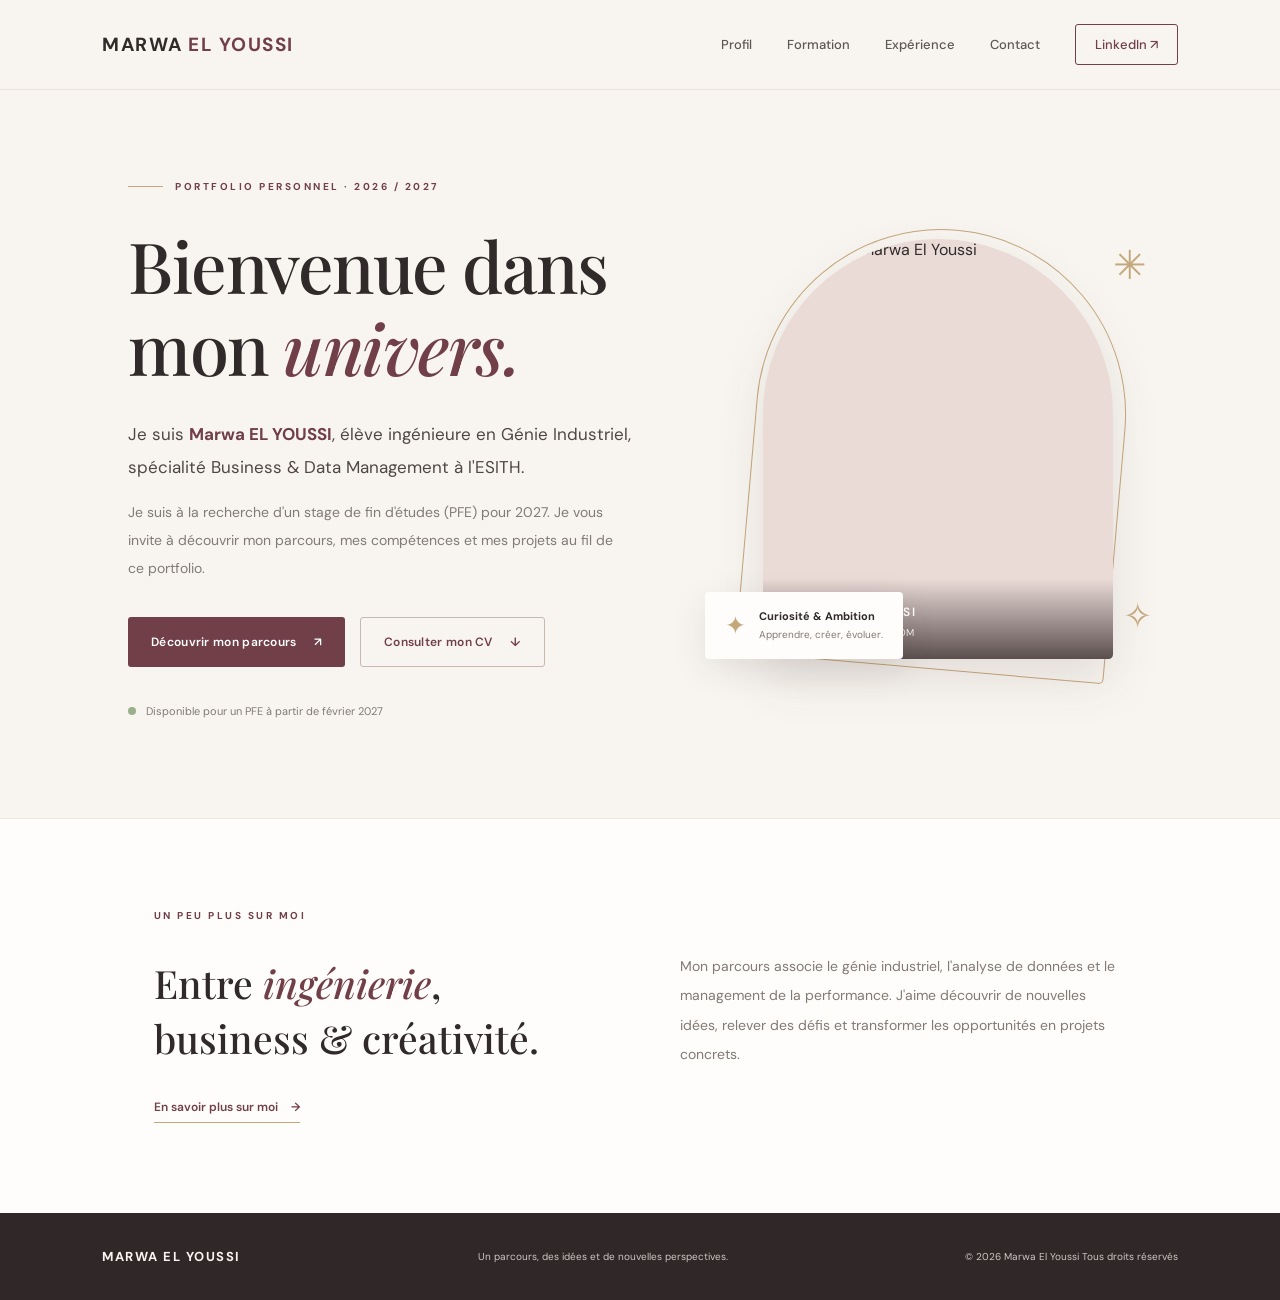
==== index.html @ b707b0c8 "Add files via upload" ====
<!DOCTYPE html>
<html lang="fr">
<head>
    <meta charset="UTF-8">
    <meta name="viewport" content="width=device-width, initial-scale=1.0">
    <meta name="description" content="Portfolio professionnel de Marwa El Youssi, élève ingénieure en Génie Industriel, Business & Data Management à l'ESITH.">
    <title>Marwa El Youssi | Portfolio</title>

    <link rel="preconnect" href="https://fonts.googleapis.com">
    <link rel="preconnect" href="https://fonts.gstatic.com" crossorigin>
    <link href="https://fonts.googleapis.com/css2?family=DM+Sans:wght@400;500;600;700&family=Playfair+Display:wght@400;500;600;700&display=swap" rel="stylesheet">

    <link rel="stylesheet" href="css/style.css">
</head>

<body>

    <!-- NAVIGATION -->
    <header class="header">
        <a href="index.html" class="logo">
            MARWA <span>EL YOUSSI</span>
        </a>

        <button class="menu-toggle" id="menu-toggle"
                aria-label="Ouvrir le menu" aria-expanded="false">
            <span></span>
            <span></span>
            <span></span>
        </button>

        <nav class="navbar" id="navbar">
            <a href="profile.html">Profil</a>
            <a href="formation.html">Formation</a>
            <a href="experience.html">Expérience</a>
            <a href="contact.html">Contact</a>
            <a href="https://www.linkedin.com/in/marwa-el-youssi-053028331/"
               target="_blank" rel="noopener noreferrer"
               class="linkedin-link">LinkedIn ↗</a>
        </nav>
    </header>

    <main>

        <!-- PAGE D'ACCUEIL -->
        <section class="hero">

            <div class="hero-content">

                <p class="eyebrow">
                    <span class="line"></span>
                    PORTFOLIO PERSONNEL · 2026 / 2027
                </p>

                <h1>
                    Bienvenue dans<br>
                    mon <span>univers.</span>
                </h1>

                <p class="intro-title">
                    Je suis <strong>Marwa EL YOUSSI</strong>,
                    élève ingénieure en Génie Industriel,
                    spécialité Business & Data Management à l'ESITH.
                </p>

                <p class="description">
                    Je suis à la recherche d'un stage de fin d'études
                    (PFE) pour 2027. Je vous invite à découvrir mon
                    parcours, mes compétences et mes projets au fil
                    de ce portfolio.
                </p>

                <div class="hero-buttons">
                    <a href="profile.html" class="btn btn-primary">
                        Découvrir mon parcours <span>↗</span>
                    </a>

                    <a href="assets/documents/Marwa_EL_YOUSSI_CV.pdf"
                    target="_blank" class="btn btn-secondary">
                    Consulter mon CV <span>↓</span>
                </a>
                </div>

                <div class="hero-note">
                    <span class="note-dot"></span>
                    Disponible pour un PFE à partir de février 2027
                </div>

            </div>

            <!-- PHOTO -->
            <div class="hero-visual">

                <div class="photo-decoration"></div>

                <div class="photo-frame">
                    <img src="assets/images/marwa.jpg"
                    alt="Portrait de Marwa El Youssi"
                    class="profile-photo">

                    <div class="photo-caption">
                        <span>MARWA EL YOUSSI</span>
                        <small>Industrial Engineering · BDM</small>
                    </div>
                </div>

                <div class="floating-card">
                    <span class="card-icon">✦</span>
                    <div>
                        <strong>Curiosité & Ambition</strong>
                        <small>Apprendre, créer, évoluer.</small>
                    </div>
                </div>

                <span class="decorative-star star-one">✳</span>
                <span class="decorative-star star-two">✧</span>

            </div>

        </section>

        <!-- PETITE SECTION DE PRESENTATION -->
        <section class="welcome-section">

            <div class="welcome-label">UN PEU PLUS SUR MOI</div>

            <div class="welcome-content">
                <h2>
                    Entre <span>ingénierie</span>,<br>
                    business & créativité.
                </h2>

                <p>
                    Mon parcours associe le génie industriel,
                    l'analyse de données et le management de la
                    performance. J'aime découvrir de nouvelles idées,
                    relever des défis et transformer les opportunités
                    en projets concrets.
                </p>
            </div>

            <a href="profile.html" class="text-link">
                En savoir plus sur moi <span>→</span>
            </a>

        </section>

    </main>

    <!-- FOOTER -->
    <footer class="footer">
        <a href="index.html" class="footer-logo">MARWA EL YOUSSI</a>

        <p>Un parcours, des idées et de nouvelles perspectives.</p>

        <span>© 2026 Marwa El Youssi  Tous droits réservés</span>
    </footer>

    <script src="js/script.js"></script>

</body>
</html>
---- css/style.css ----
/* ==============================
   1. CONFIGURATION GENERALE
================================ */

:root {
    --cream: #f8f5f0;
    --white: #fffdfb;
    --rose: #eadbd7;
    --rose-dark: #b68d87;
    --burgundy: #713f48;
    --dark: #302b2a;
    --grey: #817a75;
    --gold: #c5a77c;
}

* {
    margin: 0;
    padding: 0;
    box-sizing: border-box;
}

html {
    scroll-behavior: smooth;
}

body {
    background-color: var(--cream);
    color: var(--dark);
    font-family: 'DM Sans', sans-serif;
    overflow-x: hidden;
}

a {
    text-decoration: none;
    color: inherit;
}

/* ==============================
   2. NAVIGATION
================================ */

.header {
    height: 90px;
    padding: 0 8%;
    display: flex;
    align-items: center;
    justify-content: space-between;
    background: rgba(248, 245, 240, 0.96);
    border-bottom: 1px solid #eae2da;
    position: sticky;
    top: 0;
    z-index: 100;
}

.logo {
    font-size: 19px;
    font-weight: 700;
    letter-spacing: 1.5px;
}

.logo span {
    color: var(--burgundy);
}

.navbar {
    display: flex;
    align-items: center;
    gap: 35px;
}

.navbar a {
    font-size: 13px;
    font-weight: 500;
    color: #5e5753;
    transition: 0.3s;
}

.navbar a:hover {
    color: var(--burgundy);
}

.navbar .linkedin-link {
    padding: 11px 19px;
    border: 1px solid var(--burgundy);
    border-radius: 3px;
    color: var(--burgundy);
}

.navbar .linkedin-link:hover {
    background: var(--burgundy);
    color: white;
}

.menu-toggle {
    display: none;
}

/* ==============================
   3. SECTION ACCUEIL
================================ */

.hero {
    min-height: 690px;
    padding: 90px 10% 100px;
    display: grid;
    grid-template-columns: 1.1fr 0.9fr;
    align-items: center;
    gap: 75px;
    max-width: 1600px;
    margin: auto;
}

.hero-content {
    max-width: 610px;
}

.eyebrow {
    display: flex;
    align-items: center;
    gap: 12px;
    color: var(--burgundy);
    font-size: 10px;
    font-weight: 700;
    letter-spacing: 2.5px;
    margin-bottom: 32px;
}

.line {
    width: 35px;
    height: 1px;
    background: var(--gold);
}

.hero h1 {
    font-family: 'Playfair Display', serif;
    font-size: clamp(48px, 5.5vw, 76px);
    line-height: 1.16;
    font-weight: 500;
    margin-bottom: 30px;
    letter-spacing: -1.5px;
}

.hero h1 span {
    color: var(--burgundy);
    font-style: italic;
}

.intro-title {
    font-size: 17px;
    line-height: 1.9;
    color: #504744;
    margin-bottom: 15px;
}

.intro-title strong {
    color: var(--burgundy);
}

.description {
    font-size: 14px;
    color: var(--grey);
    line-height: 2;
    max-width: 490px;
}

/* ==============================
   4. BOUTONS
================================ */

.hero-buttons {
    display: flex;
    flex-wrap: wrap;
    gap: 15px;
    margin-top: 35px;
}

.btn {
    padding: 16px 23px;
    font-size: 12px;
    font-weight: 600;
    letter-spacing: 0.3px;
    border-radius: 3px;
    display: inline-flex;
    align-items: center;
    gap: 17px;
    transition: 0.3s;
}

.btn-primary {
    background: var(--burgundy);
    color: white;
}

.btn-primary:hover {
    background: #542c34;
    transform: translateY(-3px);
}

.btn-secondary {
    border: 1px solid #c9b8ae;
    color: var(--burgundy);
}

.btn-secondary:hover {
    background: var(--rose);
    transform: translateY(-3px);
}

.hero-note {
    margin-top: 37px;
    display: flex;
    align-items: center;
    gap: 10px;
    color: var(--grey);
    font-size: 11px;
}

.note-dot {
    height: 8px;
    width: 8px;
    border-radius: 50%;
    background: #9aaf8c;
}

/* ==============================
   5. PHOTO ET DECORATION
================================ */

.hero-visual {
    position: relative;
    display: flex;
    justify-content: center;
    align-items: center;
    min-height: 490px;
}

.photo-decoration {
    position: absolute;
    width: 370px;
    height: 440px;
    border: 1px solid var(--gold);
    transform: rotate(5deg);
    border-radius: 190px 190px 5px 5px;
}

.photo-frame {
    width: 350px;
    height: 420px;
    position: relative;
    z-index: 2;
    overflow: hidden;
    border-radius: 190px 190px 5px 5px;
    background: var(--rose);
    box-shadow: 0 20px 50px rgba(75, 47, 45, 0.12);
}

.profile-photo {
    width: 100%;
    height: 100%;
    object-fit: cover;
    object-position: center;
    display: block;
}

.photo-caption {
    position: absolute;
    bottom: 0;
    left: 0;
    right: 0;
    padding: 25px 20px 20px;
    display: flex;
    flex-direction: column;
    gap: 6px;
    color: white;
    background: linear-gradient(transparent, rgba(35, 24, 25, 0.72));
}

.photo-caption span {
    font-size: 12px;
    letter-spacing: 2px;
    font-weight: 600;
}

.photo-caption small {
    font-size: 10px;
    opacity: 0.9;
}

.floating-card {
    position: absolute;
    bottom: 35px;
    left: -20px;
    z-index: 3;
    background: var(--white);
    padding: 17px 20px;
    display: flex;
    align-items: center;
    gap: 13px;
    box-shadow: 0 10px 35px rgba(50, 30, 30, 0.1);
    border-radius: 4px;
}

.card-icon {
    font-size: 25px;
    color: var(--gold);
}

.floating-card strong,
.floating-card small {
    display: block;
}

.floating-card strong {
    font-size: 11px;
    margin-bottom: 5px;
}

.floating-card small {
    font-size: 10px;
    color: var(--grey);
}

.decorative-star {
    position: absolute;
    color: var(--gold);
    z-index: 3;
}

.star-one {
    top: 35px;
    right: 5px;
    font-size: 40px;
}

.star-two {
    bottom: 55px;
    right: 0;
    font-size: 35px;
}

/* ==============================
   6. SECTION PRESENTATION
================================ */

.welcome-section {
    padding: 90px 12%;
    background: var(--white);
    border-top: 1px solid #eee7df;
}

.welcome-label {
    color: var(--burgundy);
    font-size: 10px;
    letter-spacing: 2.5px;
    font-weight: 700;
    margin-bottom: 30px;
}

.welcome-content {
    display: grid;
    grid-template-columns: 1fr 1fr;
    gap: 80px;
    align-items: center;
}

.welcome-content h2 {
    font-family: 'Playfair Display', serif;
    font-size: 39px;
    line-height: 1.4;
    font-weight: 500;
}

.welcome-content h2 span {
    color: var(--burgundy);
    font-style: italic;
}

.welcome-content p {
    font-size: 14px;
    color: var(--grey);
    line-height: 2.1;
}

.text-link {
    display: inline-block;
    margin-top: 30px;
    font-size: 12px;
    font-weight: 600;
    color: var(--burgundy);
    border-bottom: 1px solid var(--gold);
    padding-bottom: 7px;
}

.text-link span {
    margin-left: 10px;
}

/* ==============================
   7. FOOTER
================================ */

.footer {
    padding: 35px 8%;
    display: flex;
    align-items: center;
    justify-content: space-between;
    gap: 20px;
    background: #302729;
    color: #f8f5f0;
}

.footer-logo {
    font-size: 13px;
    font-weight: 700;
    letter-spacing: 1.5px;
}

.footer p,
.footer span {
    font-size: 10px;
    color: #d2c6c1;
}

/* ==============================
   8. RESPONSIVE MOBILE
================================ */

@media (max-width: 1000px) {

    .header {
        padding: 0 5%;
    }

    .navbar {
        gap: 17px;
    }

    .hero {
        padding: 75px 6%;
        gap: 35px;
    }

    .photo-frame {
        width: 290px;
        height: 370px;
    }

    .photo-decoration {
        width: 310px;
        height: 390px;
    }

    .floating-card {
        left: -5px;
    }
}

@media (max-width: 700px) {

    .header {
        height: 75px;
    }

    .logo {
        font-size: 16px;
    }

    .menu-toggle {
        display: flex;
        flex-direction: column;
        gap: 5px;
        background: none;
        border: none;
        cursor: pointer;
        padding: 8px;
    }

    .menu-toggle span {
        width: 24px;
        height: 2px;
        background: var(--burgundy);
        display: block;
    }

    .navbar {
        display: none;
        position: absolute;
        top: 75px;
        left: 0;
        width: 100%;
        background: var(--white);
        flex-direction: column;
        align-items: center;
        padding: 25px;
        gap: 23px;
        border-bottom: 1px solid #eee2dc;
    }

    .navbar.active {
        display: flex;
    }

    .hero {
        grid-template-columns: 1fr;
        padding: 65px 7% 80px;
        gap: 55px;
    }

    .hero h1 {
        font-size: 53px;
    }

    .hero-visual {
        min-height: 430px;
    }

    .photo-frame {
        width: 290px;
        height: 360px;
    }

    .photo-decoration {
        width: 310px;
        height: 380px;
    }

    .floating-card {
        left: 0;
        bottom: 15px;
    }

    .welcome-section {
        padding: 65px 7%;
    }

    .welcome-content {
        grid-template-columns: 1fr;
        gap: 20px;
    }

    .welcome-content h2 {
        font-size: 34px;
    }

    .footer {
        flex-direction: column;
        text-align: center;
        padding: 35px 7%;
    }
}

@media (max-width: 380px) {

    .hero h1 {
        font-size: 44px;
    }

    .photo-frame {
        width: 255px;
        height: 330px;
    }

    .photo-decoration {
        width: 270px;
        height: 350px;
    }

    .hero-buttons {
        flex-direction: column;
    }

    .btn {
        justify-content: center;
    }
}

/* =====================================
   PAGE PROFIL - MARWA EL YOUSSI
===================================== */

/* Navigation active */

.navbar a.active-page {
    color: var(--burgundy);
    font-weight: 700;
    position: relative;
}

.navbar a.active-page::after {
    content: "";
    position: absolute;
    bottom: -8px;
    left: 0;
    width: 100%;
    height: 2px;
    background: var(--gold);
}

/* INTRODUCTION */

.profile-hero {
    padding: 85px 10%;
    display: grid;
    grid-template-columns: 1fr 0.85fr;
    align-items: center;
    gap: 90px;
    min-height: 570px;
    max-width: 1500px;
    margin: auto;
}

.profile-hero-text h1 {
    font-family: 'Playfair Display', serif;
    font-size: clamp(48px, 5vw, 70px);
    line-height: 1.2;
    font-weight: 500;
    margin: 25px 0;
}

.profile-hero-text h1 span {
    color: var(--burgundy);
    font-style: italic;
}

.profile-hero-text > p:not(.eyebrow) {
    font-size: 14px;
    color: var(--grey);
    line-height: 2;
    max-width: 490px;
    margin-bottom: 30px;
}

.profile-hero-image {
    height: 420px;
    width: 340px;
    justify-self: center;
    position: relative;
    border-radius: 180px 180px 5px 5px;
    background: var(--rose);
}

.profile-hero-image img {
    width: 100%;
    height: 100%;
    object-fit: cover;
    object-position: center;
    border-radius: 180px 180px 5px 5px;
    position: relative;
    z-index: 2;
}

.profile-image-border {
    position: absolute;
    inset: -13px;
    border: 1px solid var(--gold);
    border-radius: 180px 180px 5px 5px;
    transform: rotate(4deg);
}

.profile-image-label {
    position: absolute;
    bottom: 0;
    left: 0;
    width: 100%;
    padding: 28px 20px 18px;
    display: flex;
    flex-direction: column;
    gap: 6px;
    color: white;
    z-index: 3;
    background: linear-gradient(transparent, rgba(35, 24, 25, 0.8));
    border-radius: 0 0 5px 5px;
}

.profile-image-label span {
    font-size: 12px;
    letter-spacing: 2px;
    font-weight: 700;
}

.profile-image-label small {
    font-size: 10px;
}

/* TITRES DES SECTIONS */

.section-heading {
    text-align: center;
    max-width: 750px;
    margin: 0 auto 55px;
}

.section-kicker {
    font-size: 10px;
    color: var(--burgundy);
    font-weight: 700;
    letter-spacing: 2.5px;
    margin-bottom: 17px;
}

.section-heading h2,
.profile-ending h2 {
    font-family: 'Playfair Display', serif;
    font-size: clamp(34px, 4vw, 46px);
    font-weight: 500;
    line-height: 1.35;
}

.section-heading h2 span,
.profile-ending h2 span {
    color: var(--burgundy);
    font-style: italic;
}

.heading-line {
    width: 55px;
    height: 1px;
    background: var(--gold);
    margin: 22px auto 0;
}

.section-description {
    color: var(--grey);
    font-size: 13px;
    line-height: 1.9;
    margin-top: 18px;
}

/* QUI SUIS-JE */

.about-section {
    padding: 100px 12%;
    background: var(--white);
    border-top: 1px solid #eee7df;
    border-bottom: 1px solid #eee7df;
}

.about-grid {
    display: grid;
    grid-template-columns: 1.2fr 0.8fr;
    gap: 75px;
    align-items: center;
}

.about-main h3 {
    font-family: 'Playfair Display', serif;
    font-size: 27px;
    line-height: 1.5;
    font-weight: 500;
    margin-bottom: 25px;
}

.about-main p {
    font-size: 13px;
    line-height: 2.1;
    color: var(--grey);
    margin-bottom: 17px;
}

.about-quote {
    background: var(--cream);
    padding: 30px;
    border-left: 3px solid var(--gold);
}

.quote-mark {
    font-family: 'Playfair Display', serif;
    font-size: 55px;
    color: var(--rose-dark);
    line-height: 0.8;
}

.about-quote p {
    font-family: 'Playfair Display', serif;
    font-size: 21px;
    font-style: italic;
    line-height: 1.6;
    margin: 15px 0 22px;
}

.quote-author {
    font-size: 9px;
    letter-spacing: 2px;
    color: var(--burgundy);
    font-weight: 700;
}

.about-facts {
    display: flex;
    justify-content: space-between;
    gap: 10px;
    margin-top: 25px;
}

.fact-item {
    display: flex;
    flex-direction: column;
    gap: 7px;
    font-size: 10px;
    color: var(--grey);
}

.fact-number {
    font-family: 'Playfair Display', serif;
    font-size: 25px;
    color: var(--burgundy);
}

/* MES QUALITES */

.qualities-section {
    padding: 100px 9%;
}

.qualities-grid {
    display: grid;
    grid-template-columns: repeat(3, 1fr);
    gap: 20px;
}

.quality-card {
    background: var(--white);
    border: 1px solid #eee5dd;
    padding: 32px 27px;
    min-height: 215px;
    transition: 0.3s ease;
}

.quality-card:hover {
    transform: translateY(-6px);
    border-color: var(--rose-dark);
    box-shadow: 0 12px 30px rgba(70, 45, 40, 0.07);
}

.quality-icon {
    font-size: 25px;
    color: var(--gold);
    margin-bottom: 18px;
}

.quality-card h3 {
    font-family: 'Playfair Display', serif;
    font-size: 20px;
    font-weight: 500;
    color: var(--burgundy);
    margin-bottom: 12px;
}

.quality-card p {
    color: var(--grey);
    font-size: 12px;
    line-height: 1.9;
}

/* MES CENTRES D'INTERET */

.interests-section {
    padding: 100px 9%;
    background: var(--white);
    border-top: 1px solid #eee7df;
}

.interests-grid {
    display: grid;
    grid-template-columns: repeat(3, 1fr);
    gap: 22px;
}

.interest-card {
    background: var(--cream);
    border: 1px solid #eee4dc;
    padding: 30px;
    min-height: 255px;
    position: relative;
    transition: 0.3s ease;
}

.interest-card:hover {
    transform: translateY(-6px);
    box-shadow: 0 12px 30px rgba(70, 45, 40, 0.08);
    background: #fffdfb;
}

.interest-icon {
    font-size: 30px;
    margin-bottom: 20px;
}

.interest-number {
    position: absolute;
    top: 28px;
    right: 27px;
    font-family: 'Playfair Display', serif;
    font-size: 19px;
    color: var(--rose-dark);
}

.interest-card h3 {
    font-family: 'Playfair Display', serif;
    font-size: 19px;
    font-weight: 500;
    color: var(--burgundy);
    line-height: 1.5;
    margin-bottom: 12px;
}

.interest-card p {
    font-size: 12px;
    line-height: 1.9;
    color: var(--grey);
}

/* CONCLUSION */

.profile-ending {
    padding: 100px 8%;
    text-align: center;
}

.profile-ending h2 {
    margin: 15px 0 20px;
}

.profile-ending > p:not(.section-kicker) {
    max-width: 520px;
    margin: 0 auto 30px;
    font-size: 13px;
    color: var(--grey);
    line-height: 2;
}

/* RESPONSIVE PROFIL */

@media (max-width: 900px) {

    .profile-hero {
        padding: 70px 7%;
        gap: 50px;
    }

    .about-section {
        padding: 80px 7%;
    }

    .about-grid {
        gap: 35px;
    }

    .qualities-grid,
    .interests-grid {
        grid-template-columns: repeat(2, 1fr);
    }
}

@media (max-width: 700px) {

    .profile-hero {
        grid-template-columns: 1fr;
        text-align: center;
        gap: 55px;
    }

    .profile-hero-text > p:not(.eyebrow) {
        margin-left: auto;
        margin-right: auto;
    }

    .profile-hero-text .eyebrow {
        justify-content: center;
    }

    .profile-hero-text .btn {
        margin: auto;
    }

    .profile-hero-image {
        width: 280px;
        height: 360px;
    }

    .about-grid {
        grid-template-columns: 1fr;
    }

    .about-main h3 {
        font-size: 24px;
    }

    .qualities-grid,
    .interests-grid {
        grid-template-columns: 1fr;
    }

    .qualities-section,
    .interests-section {
        padding: 75px 7%;
    }

    .section-heading {
        margin-bottom: 40px;
    }

    .profile-ending {
        padding: 75px 7%;
    }
}

/* MENU DEROULANT PROFIL */

.nav-dropdown {
    position: relative;
    display: inline-block;
}

.dropdown-toggle {
    background: none;
    border: none;
    font-family: inherit;
    font-size: inherit;
    color: var(--dark);
    cursor: pointer;
    padding: 10px 15px;
    display: flex;
    align-items: center;
    gap: 6px;
}

.dropdown-toggle:hover {
    color: var(--burgundy);
}

.dropdown-arrow {
    transition: transform 0.3s ease;
}

.nav-dropdown.open .dropdown-arrow {
    transform: rotate(180deg);
}

.dropdown-menu {
    display: none;
    position: absolute;
    top: 100%;
    left: 0;
    min-width: 220px;
    background: var(--white);
    border: 1px solid var(--rose);
    border-radius: 10px;
    box-shadow: 0 8px 20px rgba(0,0,0,0.08);
    padding: 8px;
    z-index: 1000;
}

.nav-dropdown.open .dropdown-menu {
    display: block;
}

.dropdown-menu a {
    display: block;
    padding: 11px 13px;
    color: var(--dark);
    text-decoration: none;
    border-radius: 7px;
    font-size: 14px;
    transition: 0.3s;
}

.dropdown-menu a:hover {
    background: var(--rose);
    color: var(--burgundy);
}

/* VERSION MOBILE */

@media (max-width: 768px) {
    .nav-dropdown {
        width: 100%;
    }

    .dropdown-toggle {
        width: 100%;
        justify-content: center;
    }

    .dropdown-menu {
        position: static;
        width: 100%;
        box-shadow: none;
        text-align: center;
    }
}

/* ===================================
   PAGE FORMATION
=================================== */

.formation-hero {
    padding: 100px 8% 75px;
    text-align: center;
    background: var(--cream);
}

.formation-hero .eyebrow {
    display: flex;
    align-items: center;
    justify-content: center;
    gap: 12px;
    color: var(--burgundy);
    letter-spacing: 3px;
    font-size: 12px;
    font-weight: 700;
}

.formation-hero h1 {
    font-family: 'Playfair Display', serif;
    font-size: clamp(38px, 5vw, 62px);
    color: var(--dark);
    line-height: 1.2;
    margin: 25px 0;
}

.formation-hero h1 span {
    color: var(--burgundy);
    font-style: italic;
}

.formation-hero > p:last-child {
    max-width: 650px;
    margin: auto;
    color: var(--grey);
    line-height: 1.9;
}

/* SECTION ETUDES */

.education-section {
    padding: 80px 8%;
    background: var(--white);
}

.education-timeline {
    max-width: 1050px;
    margin: 65px auto 0;
    display: flex;
    flex-direction: column;
    gap: 45px;
}

.education-card {
    display: grid;
    grid-template-columns: 110px 1fr;
    gap: 30px;
    align-items: start;
}

.education-date {
    display: flex;
    flex-direction: column;
    align-items: center;
    color: var(--burgundy);
    font-weight: 700;
    font-size: 15px;
    padding-top: 20px;
}

.date-line {
    width: 2px;
    height: 55px;
    background: var(--rose-dark);
    margin: 10px 0;
}

/* CONTENU DES CARTES */

.education-content {
    display: grid;
    grid-template-columns: 190px 1fr;
    gap: 30px;
    padding: 30px;
    border: 1px solid var(--rose);
    border-radius: 15px;
    background: var(--cream);
    transition: 0.3s ease;
}

.education-content:hover {
    transform: translateY(-4px);
    box-shadow: 0 12px 30px rgba(113, 63, 72, 0.09);
}

/* LOGOS ET PHOTOS */

.education-images {
    display: flex;
    flex-direction: column;
    gap: 15px;
}

.education-logo {
    height: 125px;
    background: var(--white);
    border-radius: 12px;
    padding: 15px;
    display: flex;
    align-items: center;
    justify-content: center;
}

.education-logo img {
    max-width: 100%;
    max-height: 100%;
    object-fit: contain;
}

.education-logos {
    display: grid;
    grid-template-columns: repeat(2, minmax(0, 1fr));
    gap: 10px;
}

.education-logo-item {
    min-width: 0;
    padding: 10px 6px;
    border-radius: 12px;
    background: var(--white);
    text-align: center;
}

.education-logo-item img {
    width: 100%;
    height: 75px;
    object-fit: contain;
}

.education-logo-item span {
    display: block;
    margin-top: 6px;
    color: var(--burgundy);
    font-size: 9px;
    line-height: 1.4;
}

.education-school-photo {
    height: 125px;
    overflow: hidden;
    border-radius: 12px;
    background: var(--rose);
}

.education-school-photo img {
    width: 100%;
    height: 100%;
    object-fit: cover;
}

.ipr-photo {
    height: 265px;
}

/* INFORMATIONS */

.education-info h3 {
    font-family: 'Playfair Display', serif;
    font-size: 25px;
    color: var(--dark);
    margin: 15px 0 10px;
}

.education-info h4 {
    color: var(--burgundy);
    font-size: 15px;
    margin-bottom: 12px;
}

.education-info > p {
    color: var(--grey);
    font-size: 14px;
    line-height: 1.8;
    margin: 12px 0;
}

.education-location {
    font-size: 13px !important;
}

.education-tag {
    display: inline-block;
    background: var(--rose);
    color: var(--burgundy);
    padding: 7px 12px;
    border-radius: 30px;
    font-size: 10px;
    font-weight: 700;
    letter-spacing: 1px;
}

.education-skills {
    display: flex;
    flex-wrap: wrap;
    gap: 8px;
    margin: 18px 0;
}

.education-skills span {
    background: var(--white);
    border: 1px solid var(--rose);
    color: var(--burgundy);
    padding: 7px 12px;
    border-radius: 20px;
    font-size: 11px;
}

.education-info .education-diploma {
    color: var(--dark);
    font-size: 13px;
    margin-top: 15px;
}

/* CERTIFICATIONS */

.certifications-section {
    padding: 85px 8%;
    background: var(--cream);
}

.certification-category {
    max-width: 1100px;
    margin: 0 auto 55px;
}

.certification-category:last-child {
    margin-bottom: 0;
}

.certification-category-title {
    display: flex;
    align-items: center;
    gap: 14px;
    margin-bottom: 25px;
    font-family: 'Playfair Display', serif;
    font-size: 23px;
    font-weight: 500;
}

.certification-category-title span {
    color: var(--burgundy);
    font-family: 'DM Sans', sans-serif;
    font-size: 12px;
    font-weight: 700;
    letter-spacing: 1px;
}

.certifications-grid {
    display: grid;
    grid-template-columns: repeat(2, minmax(0, 1fr));
    gap: 20px;
}

.certification-card {
    display: flex;
    align-items: center;
    gap: 22px;
    min-width: 0;
    padding: 24px;
    border: 1px solid var(--rose);
    border-radius: 12px;
    background: var(--white);
    transition: 0.3s ease;
}

.certification-card:hover {
    transform: translateY(-4px);
    box-shadow: 0 12px 30px rgba(113, 63, 72, 0.09);
}

.certification-image,
.certification-icon {
    flex: 0 0 92px;
    width: 92px;
    height: 92px;
    border-radius: 10px;
    background: var(--cream);
}

.certification-image {
    display: flex;
    align-items: center;
    justify-content: center;
    padding: 10px;
}

.certification-image img {
    max-width: 100%;
    max-height: 100%;
    object-fit: contain;
}

.certification-icon {
    display: flex;
    align-items: center;
    justify-content: center;
    color: var(--burgundy);
    font-family: 'Playfair Display', serif;
    font-size: 28px;
}

.certification-content {
    min-width: 0;
}

.certification-date {
    color: var(--burgundy);
    font-size: 10px;
    font-weight: 700;
    letter-spacing: 1.5px;
}

.certification-content h4 {
    margin: 9px 0 6px;
    font-family: 'Playfair Display', serif;
    font-size: 18px;
    font-weight: 500;
    line-height: 1.4;
}

.certification-content p {
    margin-bottom: 12px;
    color: var(--grey);
    font-size: 12px;
    line-height: 1.6;
}

.certification-link {
    color: var(--burgundy);
    font-size: 12px;
    font-weight: 700;
}

.certification-link:hover {
    text-decoration: underline;
}

/* CONCLUSION */

.formation-ending {
    padding: 90px 8%;
    text-align: center;
    background: var(--cream);
}

.formation-ending h2 {
    font-family: 'Playfair Display', serif;
    font-size: clamp(32px, 4vw, 48px);
    color: var(--dark);
    line-height: 1.3;
    margin: 20px 0;
}

.formation-ending h2 span {
    color: var(--burgundy);
    font-style: italic;
}

.formation-ending > p:not(.section-kicker) {
    max-width: 600px;
    margin: 0 auto 25px;
    color: var(--grey);
    line-height: 1.8;
}

/* RESPONSIVE */

@media (max-width: 768px) {

    .formation-hero {
        padding: 70px 6% 55px;
    }

    .education-section {
        padding: 60px 5%;
    }

    .certifications-section {
        padding: 65px 6%;
    }

    .certifications-grid {
        grid-template-columns: 1fr;
    }

    .education-card {
        grid-template-columns: 1fr;
        gap: 10px;
    }

    .education-date {
        flex-direction: row;
        justify-content: flex-start;
        gap: 12px;
        padding: 0 0 0 10px;
    }

    .date-line {
        width: 35px;
        height: 2px;
        margin: 0;
    }

    .education-content {
        grid-template-columns: 1fr;
        gap: 20px;
        padding: 20px;
    }

    .education-images {
        display: grid;
        grid-template-columns: 1fr 1fr;
    }

    .education-logo,
    .education-school-photo {
        height: 120px;
    }

    .ipr-photo {
        height: 190px;
    }

    .education-info h3 {
        font-size: 22px;
    }
}

@media (max-width: 480px) {

    .certifications-section {
        padding: 55px 5%;
    }

    .certification-category-title {
        align-items: flex-start;
        font-size: 20px;
    }

    .certification-card {
        align-items: flex-start;
        gap: 15px;
        padding: 18px;
    }

    .certification-image,
    .certification-icon {
        flex-basis: 64px;
        width: 64px;
        height: 64px;
    }

    .certification-content h4 {
        font-size: 16px;
    }
}

/* ========================================
   CERTIFICATIONS & FORMATIONS
======================================== */

.certifications-section {
    padding: 90px 8%;
    background: var(--cream);
}

.certification-category {
    margin-top: 55px;
}

.certification-category-title {
    font-family: 'Playfair Display', serif;
    font-size: 25px;
    color: var(--dark);
    margin-bottom: 25px;
    display: flex;
    align-items: center;
    gap: 15px;
}

.certification-category-title span {
    font-family: 'DM Sans', sans-serif;
    font-size: 13px;
    color: var(--gold);
    letter-spacing: 2px;
}

.certifications-grid {
    display: grid;
    grid-template-columns: repeat(2, minmax(0, 1fr));
    gap: 25px;
}

.certification-card {
    background: var(--white);
    border: 1px solid var(--rose);
    border-radius: 14px;
    padding: 25px;
    display: flex;
    align-items: center;
    gap: 22px;
    transition: transform 0.3s ease, box-shadow 0.3s ease;
}

.certification-card:hover {
    transform: translateY(-5px);
    box-shadow: 0 12px 25px rgba(48, 43, 42, 0.08);
}

.certification-image {
    width: 105px;
    height: 105px;
    flex-shrink: 0;
    display: flex;
    align-items: center;
    justify-content: center;
}

.certification-image img {
    max-width: 100%;
    max-height: 100%;
    object-fit: contain;
}

.certification-icon {
    width: 85px;
    height: 85px;
    flex-shrink: 0;
    border-radius: 12px;
    background: var(--rose);
    color: var(--burgundy);
    display: flex;
    align-items: center;
    justify-content: center;
    font-family: 'Playfair Display', serif;
    font-size: 30px;
    font-weight: 600;
}

.certification-content {
    flex: 1;
}

.certification-date {
    display: block;
    color: var(--rose-dark);
    font-size: 11px;
    font-weight: 700;
    letter-spacing: 1.5px;
    margin-bottom: 9px;
}

.certification-content h4 {
    font-family: 'Playfair Display', serif;
    font-size: 19px;
    font-weight: 600;
    color: var(--dark);
    line-height: 1.4;
    margin-bottom: 8px;
}

.certification-content p {
    color: var(--grey);
    font-size: 13px;
    margin-bottom: 15px;
}

.certification-link {
    color: var(--burgundy);
    font-size: 13px;
    font-weight: 700;
    text-decoration: none;
    transition: color 0.3s ease;
}

.certification-link:hover {
    color: var(--gold);
}


/* RESPONSIVE */

@media (max-width: 768px) {

    .certifications-section {
        padding: 65px 6%;
    }

    .certifications-grid {
        grid-template-columns: 1fr;
    }

    .certification-card {
        padding: 20px;
        gap: 15px;
    }

    .certification-image {
        width: 75px;
        height: 75px;
    }

    .certification-icon {
        width: 65px;
        height: 65px;
        font-size: 24px;
    }

    .certification-content h4 {
        font-size: 16px;
    }

    .certification-category-title {
        font-size: 21px;
    }

}

@media (max-width: 420px) {

    .certification-card {
        align-items: flex-start;
        flex-direction: column;
    }

}

.education-logos {
    display: flex;
    align-items: center;
    justify-content: center;
    gap: 20px;
    flex-wrap: wrap;
}

.education-logo-item {
    display: flex;
    flex-direction: column;
    align-items: center;
    gap: 10px;
    text-align: center;
}

.education-logo-item img {
    width: 130px;
    height: 130px;
    object-fit: contain;
    background: white;
    border-radius: 15px;
    padding: 12px;
}

.education-logo-item span {
    font-size: 13px;
    color: var(--burgundy);
    font-weight: 600;
}

@media (max-width: 600px) {
    .education-logos {
        gap: 12px;
    }

    .education-logo-item img {
        width: 110px;
        height: 110px;
    }
}

/* ===== PAGE EXPERIENCES ===== */

.experience-hero {
    text-align: center;
    padding: 90px 20px 65px;
    background: var(--cream);
}

.section-label {
    color: var(--burgundy);
    font-size: 13px;
    font-weight: 700;
    letter-spacing: 2px;
}

.experience-hero h1 {
    font-family: 'Playfair Display', serif;
    font-size: clamp(35px, 5vw, 52px);
    color: var(--dark);
    margin: 18px 0;
}

.experience-hero p {
    color: var(--grey);
    max-width: 650px;
    margin: auto;
    line-height: 1.8;
}

.professional-section,
.academic-section {
    padding: 75px 8%;
}

.experience-heading {
    text-align: center;
    margin-bottom: 45px;
}

.experience-heading h2 {
    font-family: 'Playfair Display', serif;
    font-size: 34px;
    color: var(--dark);
    margin: 12px 0;
}

.experience-heading p {
    color: var(--grey);
    line-height: 1.7;
}

.professional-grid {
    display: grid;
    grid-template-columns: repeat(2, minmax(0, 1fr));
    gap: 28px;
    max-width: 1150px;
    margin: auto;
}

.professional-card {
    background: var(--white);
    border: 1px solid var(--rose);
    border-radius: 20px;
    padding: 25px;
    display: flex;
    gap: 22px;
    align-items: flex-start;
    transition: transform 0.3s ease, box-shadow 0.3s ease;
}

.professional-card:hover {
    transform: translateY(-5px);
    box-shadow: 0 12px 30px rgba(48, 43, 42, 0.08);
}

.company-logo {
    width: 115px;
    min-width: 115px;
    height: 115px;
    background: white;
    border-radius: 14px;
    border: 1px solid var(--rose);
    display: flex;
    align-items: center;
    justify-content: center;
    padding: 12px;
}

.company-logo img {
    width: 100%;
    height: 100%;
    object-fit: contain;
}

.company-content {
    flex: 1;
}

.experience-type {
    display: inline-block;
    background: var(--rose);
    color: var(--burgundy);
    border-radius: 30px;
    padding: 7px 12px;
    font-size: 11px;
    font-weight: 700;
    letter-spacing: 1px;
    margin-bottom: 12px;
}

.company-content h3 {
    font-family: 'Playfair Display', serif;
    font-size: 23px;
    color: var(--dark);
    margin: 0 0 8px;
}

.company-location,
.experience-date {
    color: var(--grey);
    font-size: 13px;
    margin: 5px 0;
}

.experience-summary {
    color: var(--grey);
    font-size: 14px;
    line-height: 1.8;
    margin: 17px 0;
}

.experience-actions {
    display: flex;
    flex-wrap: wrap;
    gap: 10px;
    margin-top: 18px;
}

.btn-attestation,
.btn-details {
    display: inline-block;
    text-decoration: none;
    padding: 11px 15px;
    border-radius: 8px;
    font-size: 12px;
    font-weight: 600;
    text-align: center;
    transition: 0.3s;
}

.btn-attestation {
    background: var(--burgundy);
    color: white;
}

.btn-attestation:hover {
    background: var(--dark);
}

.btn-details {
    border: 1px solid var(--burgundy);
    color: var(--burgundy);
}

.btn-details:hover {
    background: var(--rose);
}

.experience-details {
    scroll-margin-top: 35px;
    padding: 25px 8%;
}

.academic-section {
    background: var(--cream);
}

.academic-placeholder {
    max-width: 850px;
    margin: auto;
    padding: 45px 25px;
    text-align: center;
    border: 1px dashed var(--rose-dark);
    border-radius: 18px;
    color: var(--grey);
    background: var(--white);
}

/* RESPONSIVE */
@media (max-width: 950px) {
    .professional-grid {
        grid-template-columns: 1fr;
    }
}

@media (max-width: 600px) {
    .professional-section,
    .academic-section {
        padding: 55px 5%;
    }

    .professional-card {
        flex-direction: column;
        align-items: center;
        text-align: center;
    }

    .company-content {
        width: 100%;
    }

    .experience-actions {
        justify-content: center;
    }

    .experience-heading h2 {
        font-size: 28px;
    }
}

/* Navigation toujours visible */
header {
    position: sticky;
    top: 0;
    z-index: 1000;
    background: var(--white);
}

/* ===== DETAILS STMICROELECTRONICS ===== */

.stm-details {
    background: var(--cream);
    padding: 75px 8%;
    margin-top: 45px;
}

.details-header {
    text-align: center;
    margin-bottom: 45px;
}

.details-header h2 {
    font-family: 'Playfair Display', serif;
    font-size: 38px;
    color: var(--dark);
    margin: 15px 0;
}

.details-subtitle {
    color: var(--grey);
}

.stm-introduction {
    max-width: 1000px;
    margin: 0 auto 45px;
    padding: 30px;
    background: var(--white);
    border: 1px solid var(--rose);
    border-radius: 18px;
    display: flex;
    align-items: center;
    gap: 30px;
}

.stm-logo-details {
    min-width: 130px;
    width: 130px;
    height: 130px;
}

.stm-logo-details img {
    width: 100%;
    height: 100%;
    object-fit: contain;
}

.stm-introduction h3,
.stm-project h3,
.stm-gallery-section h3 {
    font-family: 'Playfair Display', serif;
    color: var(--burgundy);
    font-size: 24px;
}

.stm-introduction p,
.stm-project p,
.stm-project li {
    color: var(--grey);
    line-height: 1.9;
}

.stm-project {
    max-width: 1000px;
    margin: auto;
    padding: 35px;
    background: var(--white);
    border: 1px solid var(--rose);
    border-radius: 18px;
}

.stm-project h4 {
    color: var(--dark);
    line-height: 1.7;
    margin: 18px 0;
}

.stm-project ul {
    padding-left: 22px;
}

.stm-project li {
    margin-bottom: 10px;
}

.stm-skills {
    display: flex;
    flex-wrap: wrap;
    gap: 10px;
    margin-top: 20px;
}

.stm-skills span {
    padding: 9px 15px;
    background: var(--rose);
    color: var(--burgundy);
    border-radius: 25px;
    font-size: 13px;
    font-weight: 600;
}

/* GALERIE */

.stm-gallery-section {
    max-width: 1100px;
    margin: 75px auto 30px;
}

.gallery-heading {
    text-align: center;
    margin-bottom: 35px;
}

.gallery-heading p {
    color: var(--grey);
}

.stm-gallery {
    display: grid;
    grid-template-columns: repeat(2, minmax(0, 1fr));
    gap: 25px;
}

.stm-photo {
    background: var(--white);
    padding: 12px;
    border: 1px solid var(--rose);
    border-radius: 16px;
    overflow: hidden;
}

.stm-photo img {
    width: 100%;
    height: 260px;
    object-fit: cover;
    display: block;
    border-radius: 10px;
}

.stm-photo p {
    text-align: center;
    color: var(--burgundy);
    font-size: 14px;
    font-weight: 600;
    margin: 15px 5px 8px;
}

.stm-back {
    text-align: center;
    margin-top: 40px;
}

.stm-back a {
    color: var(--burgundy);
    text-decoration: none;
    font-weight: 600;
}

.stm-back a:hover {
    text-decoration: underline;
}

/* RESPONSIVE */

@media (max-width: 700px) {
    .stm-introduction {
        flex-direction: column;
        text-align: center;
    }

    .stm-gallery {
        grid-template-columns: 1fr;
    }

    .stm-details {
        padding: 55px 5%;
    }

    .details-header h2 {
        font-size: 30px;
    }

    .stm-project {
        padding: 22px;
    }
}
.header .container {
    width: 100%;
    display: flex;
    align-items: center;
    justify-content: space-between;
    gap: 30px;
    margin: 0 auto;
}

.header .navbar {
    display: flex;
    align-items: center;
    justify-content: flex-end;
    gap: 35px;
    margin-left: auto;
}
/* =================================
   GALERIE PHOTOS - LIGHTBOX
================================= */

.stm-photo img {
    cursor: zoom-in;
    transition: transform 0.3s ease;
}

.stm-photo img:hover {
    transform: scale(1.03);
}

/* Fond sombre */

.lightbox {
    display: none;
    position: fixed;
    inset: 0;
    z-index: 9999;
    background: rgba(25, 20, 20, 0.95);
    align-items: center;
    justify-content: center;
    padding: 50px 90px;
}

.lightbox.active {
    display: flex;
}

/* Image agrandie */

.lightbox-content {
    text-align: center;
    max-width: 100%;
    max-height: 100%;
}

.lightbox-content img {
    max-width: 100%;
    max-height: 78vh;
    width: auto;
    height: auto;
    object-fit: contain;
    border-radius: 8px;
    display: block;
    margin: auto;
}

.lightbox-content p {
    color: white;
    margin-top: 18px;
    font-size: 15px;
}

#lightbox-counter {
    color: #d8c4bd;
    font-size: 13px;
}

/* Bouton fermer */

.lightbox-close {
    position: absolute;
    top: 20px;
    right: 35px;
    color: white;
    background: none;
    border: none;
    font-size: 42px;
    cursor: pointer;
}

/* Flèches */

.lightbox-arrow {
    position: absolute;
    top: 50%;
    transform: translateY(-50%);
    color: white;
    background: rgba(255,255,255,0.12);
    border: none;
    border-radius: 50%;
    width: 48px;
    height: 48px;
    font-size: 22px;
    cursor: pointer;
    transition: 0.3s;
}

.lightbox-arrow:hover {
    background: var(--burgundy);
}

.lightbox-prev {
    left: 25px;
}

.lightbox-next {
    right: 25px;
}

/* Version mobile */

@media (max-width: 700px) {

    .lightbox {
        padding: 45px 15px;
    }

    .lightbox-content img {
        max-height: 70vh;
    }

    .lightbox-arrow {
        width: 38px;
        height: 38px;
        font-size: 17px;
    }

    .lightbox-prev {
        left: 8px;
    }

    .lightbox-next {
        right: 8px;
    }

    .lightbox-close {
        right: 15px;
        top: 10px;
    }
}
/* MENU DEROULANT EXPERIENCES */

.nav-dropdown {
    position: relative;
    display: flex;
    align-items: center;
    height: 100%;
}

.dropdown-toggle {
    display: flex;
    align-items: center;
    gap: 6px;
}

.dropdown-menu {
    display: none;
    position: absolute;
    top: 100%;
    left: 0;
    min-width: 230px;
    background: var(--white);
    border: 1px solid #eae2da;
    box-shadow: 0 8px 20px rgba(0, 0, 0, 0.08);
    padding: 10px 0;
    z-index: 1000;
}

.dropdown-menu a {
    display: block;
    padding: 12px 18px;
    color: var(--dark);
    font-size: 13px;
    white-space: nowrap;
}

.dropdown-menu a:hover {
    background: var(--cream);
    color: var(--burgundy);
}

.nav-dropdown:hover .dropdown-menu {
    display: block;
}

/* Affichage au clic sur mobile */
.nav-dropdown.open .dropdown-menu {
    display: block;
}
/* LOGO BRANDPRO */

.brandpro-logo {
    display: flex;
    justify-content: center;
    margin: 25px auto;
}

.brandpro-logo img {
    max-width: 180px;
    max-height: 110px;
    object-fit: contain;
    border-radius: 8px;
}
/* LOGO ODOO */

.odoo-logo {
    display: flex;
    justify-content: center;
    margin: 25px auto;
}

.odoo-logo img {
    max-width: 170px;
    max-height: 100px;
    object-fit: contain;
}
.btn-linkedin {
    display: inline-block;
    padding: 13px 25px;
    background: var(--burgundy);
    color: white;
    text-decoration: none;
    border: 1px solid var(--burgundy);
    transition: 0.3s ease;
    font-size: 14px;
}

.btn-linkedin:hover {
    background: transparent;
    color: var(--burgundy);
}

/* ==============================
   PAGE CONTACT
============================== */

.contact-page {
    padding: 75px 0 100px;
    background: var(--cream);
    min-height: 80vh;
}

.contact-hero {
    max-width: 1150px;
}

.contact-intro {
    text-align: center;
    max-width: 700px;
    margin: 0 auto 55px;
}

.section-label {
    color: var(--rose-dark);
    font-size: 12px;
    font-weight: 700;
    letter-spacing: 3px;
}

.contact-intro h1 {
    font-family: 'Playfair Display', serif;
    font-size: clamp(38px, 5vw, 58px);
    color: var(--dark);
    margin: 18px 0;
}

.contact-intro h1 span {
    color: var(--burgundy);
    font-style: italic;
}

.contact-intro p {
    color: var(--grey);
    font-size: 15px;
    line-height: 1.9;
}


/* DISPOSITION */

.contact-layout {
    display: grid;
    grid-template-columns: 0.85fr 1.15fr;
    gap: 35px;
    align-items: stretch;
}

.contact-info,
.contact-form-container {
    background: var(--white);
    padding: 38px;
    border-radius: 18px;
    border: 1px solid #eee6df;
    box-shadow: 0 8px 25px rgba(48, 43, 42, 0.04);
}

.contact-info h2,
.contact-form-container h2 {
    font-family: 'Playfair Display', serif;
    color: var(--burgundy);
    font-size: 27px;
    margin-bottom: 12px;
}

.contact-description {
    color: var(--grey);
    font-size: 13px;
    line-height: 1.8;
    margin-bottom: 30px;
}


/* COORDONNEES */

.contact-item {
    display: flex;
    align-items: center;
    gap: 16px;
    text-decoration: none;
    color: var(--dark);
    padding: 17px 0;
    border-bottom: 1px solid #eee8e3;
}

.contact-icon {
    width: 45px;
    height: 45px;
    min-width: 45px;
    border-radius: 12px;
    background: var(--rose);
    color: var(--burgundy);
    display: flex;
    align-items: center;
    justify-content: center;
    font-size: 20px;
    font-weight: 700;
}

.contact-item div:last-child {
    display: flex;
    flex-direction: column;
    gap: 5px;
}

.contact-item span {
    color: var(--grey);
    font-size: 12px;
}

.contact-item strong {
    font-size: 13px;
    font-weight: 600;
    overflow-wrap: anywhere;
}

.contact-item:hover strong {
    color: var(--burgundy);
}

.contact-note {
    background: var(--cream);
    border-left: 3px solid var(--gold);
    padding: 18px;
    margin-top: 30px;
    border-radius: 0 10px 10px 0;
}

.contact-note p {
    font-size: 13px;
    line-height: 1.7;
    color: var(--grey);
    margin: 4px 0;
}

.contact-note strong {
    color: var(--burgundy);
}


/* FORMULAIRE */

.contact-form {
    display: flex;
    flex-direction: column;
    gap: 19px;
}

.form-group {
    display: flex;
    flex-direction: column;
    gap: 9px;
}

.form-group label {
    color: var(--dark);
    font-size: 13px;
    font-weight: 600;
}

.form-group input,
.form-group textarea {
    width: 100%;
    padding: 14px 16px;
    border: 1px solid #e7ded8;
    border-radius: 9px;
    background: #fffdfb;
    font-family: 'DM Sans', sans-serif;
    font-size: 13px;
    color: var(--dark);
    outline: none;
    transition: 0.3s;
}

.form-group input:focus,
.form-group textarea:focus {
    border-color: var(--rose-dark);
    box-shadow: 0 0 0 3px rgba(182, 141, 135, 0.12);
}

.form-group textarea {
    resize: vertical;
    min-height: 130px;
}

.contact-submit {
    background: var(--burgundy);
    color: white;
    border: none;
    border-radius: 9px;
    padding: 15px 22px;
    font-family: 'DM Sans', sans-serif;
    font-size: 14px;
    font-weight: 600;
    cursor: pointer;
    transition: 0.3s;
}

.contact-submit span {
    margin-left: 10px;
    font-size: 18px;
}

.contact-submit:hover {
    background: var(--dark);
    transform: translateY(-2px);
}


/* RESPONSIVE */

@media (max-width: 800px) {
    .contact-layout {
        grid-template-columns: 1fr;
    }

    .contact-info,
    .contact-form-container {
        padding: 28px 22px;
    }

    .contact-page {
        padding: 55px 0 70px;
    }
}

@media (max-width: 480px) {
    .contact-intro {
        margin-bottom: 35px;
    }

    .contact-item strong {
        font-size: 12px;
    }
}
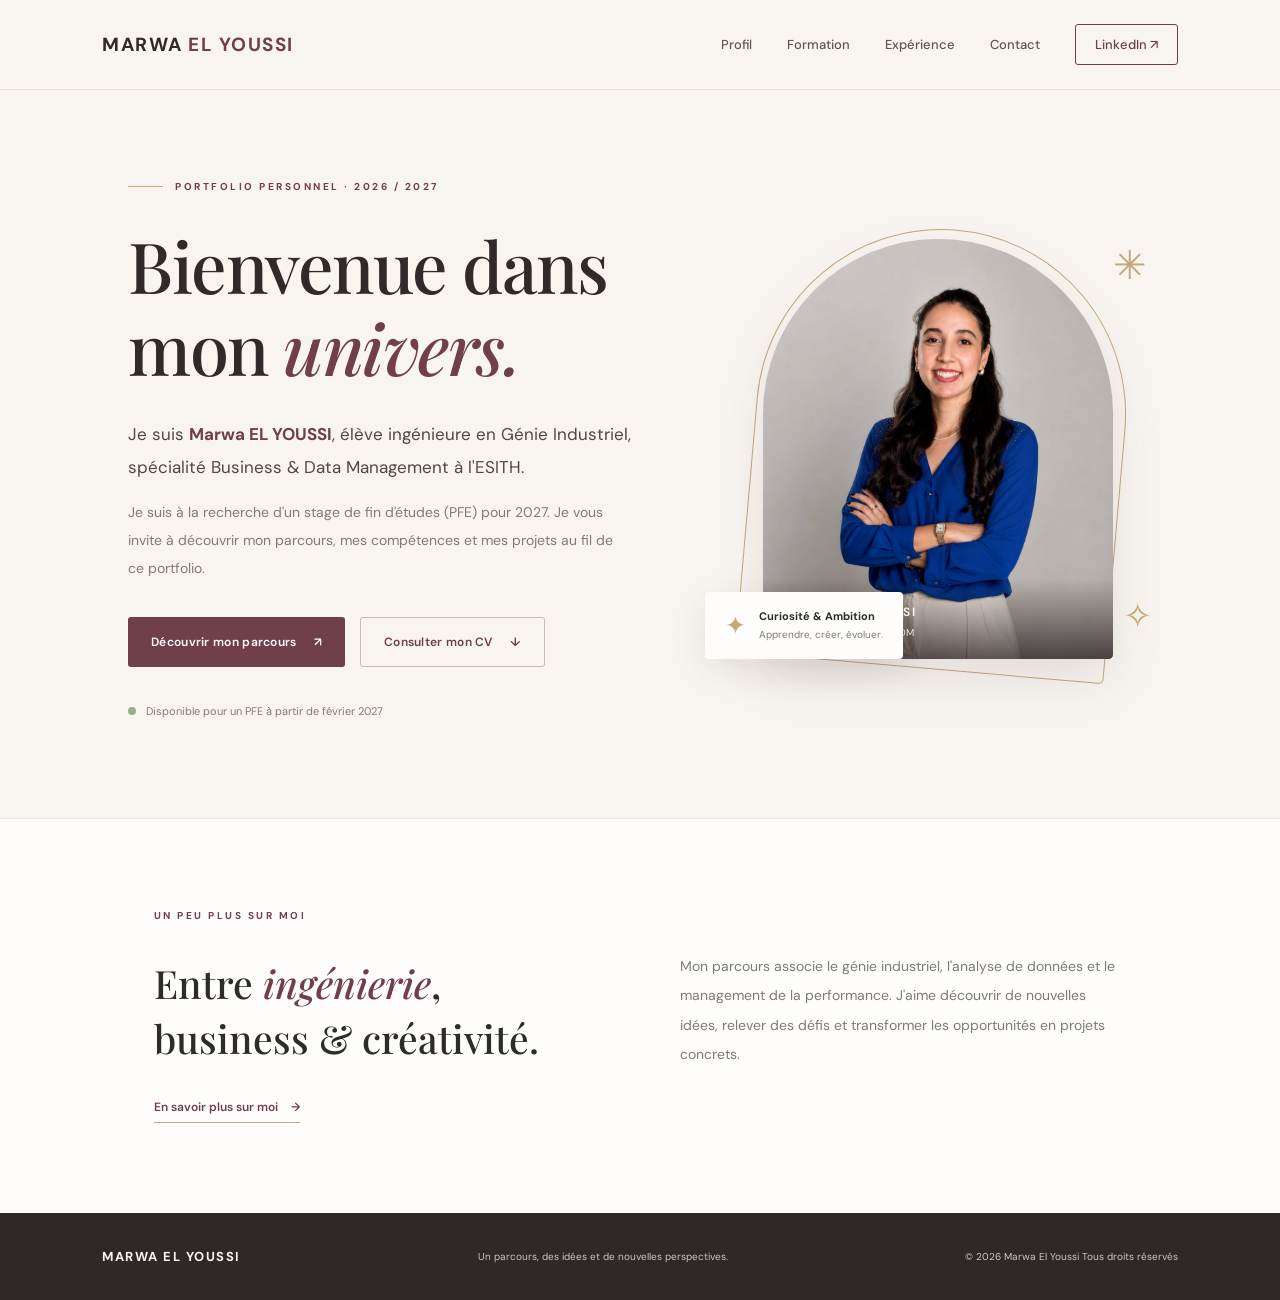
==== commit 40bf8474: "Update index.html" ====
--- a/index.html
+++ b/index.html
@@ -13,7 +13,13 @@
 
     <link rel="stylesheet" href="css/style.css">
 </head>
-
+<script async src="https://www.googletagmanager.com/gtm.js?id=GTM-T6Z6NNMG"></script>
+<script>
+  window.dataLayer = window.dataLayer || [];
+  function gtag(){dataLayer.push(arguments);}
+  gtag('js', new Date());
+</script>
+    
 <body>
 
     <!-- NAVIGATION -->
--- a/css/style.css
+++ b/css/style.css
@@ -2667,7 +2667,154 @@
         margin-bottom: 35px;
     }
 
+   
+/* =====================================
+   CORRECTION NAVIGATION MOBILE
+===================================== */
+
+@media (max-width: 700px) {
+
+    .header {
+        height: 70px;
+        padding: 0 6%;
+        position: sticky;
+        top: 0;
+        z-index: 1000;
+    }
+
+    .header .container {
+        display: flex;
+        align-items: center;
+        justify-content: space-between;
+        width: 100%;
+    }
+
+    .header .navbar {
+        display: none;
+        position: absolute;
+        top: 70px;
+        left: 0;
+        width: 100%;
+        margin-left: 0;
+        padding: 20px;
+        background: var(--white);
+        flex-direction: column;
+        align-items: center;
+        gap: 20px;
+        border-bottom: 1px solid #eee2dc;
+        box-shadow: 0 8px 15px rgba(0,0,0,0.05);
+    }
+
+    .header .navbar.active {
+        display: flex;
+    }
+
+    .menu-toggle {
+        display: flex;
+        align-items: center;
+        justify-content: center;
+        position: relative;
+        z-index: 1001;
+    }
+
+    .nav-dropdown {
+        flex-direction: column;
+        height: auto;
+    }
+
+    .nav-dropdown .dropdown-menu {
+        position: static;
+        box-shadow: none;
+        border: none;
+        text-align: center;
+        padding: 8px 0;
+    }
+
+    .nav-dropdown:hover .dropdown-menu {
+        display: none;
+    }
+
+    .nav-dropdown.open .dropdown-menu {
+        display: block;
+    }
+}
+
     .contact-item strong {
         font-size: 12px;
     }
 }
+/* =====================================
+   CORRECTION DEFINITIVE DU MENU MOBILE
+===================================== */
+
+@media screen and (max-width: 700px) {
+
+    .header {
+        position: sticky;
+        top: 0;
+        z-index: 9999;
+        display: flex;
+        align-items: center;
+        justify-content: space-between;
+        height: 80px;
+        padding: 0 6%;
+        background: var(--cream);
+    }
+
+    /* Menu fermé par défaut */
+    .header .navbar:not(.active) {
+        display: none !important;
+    }
+
+    /* Menu visible uniquement après le clic */
+    .header .navbar.active {
+        display: flex !important;
+        position: absolute;
+        top: 100%;
+        left: 0;
+        right: 0;
+        width: 100%;
+        margin: 0;
+        padding: 25px 20px;
+        flex-direction: column;
+        align-items: center;
+        gap: 22px;
+        background: var(--white);
+        border-bottom: 1px solid #eee2dc;
+        box-shadow: 0 8px 15px rgba(0,0,0,0.05);
+    }
+
+    .menu-toggle {
+        display: flex !important;
+        flex-direction: column;
+        justify-content: center;
+        gap: 6px;
+        z-index: 10000;
+    }
+
+    .nav-dropdown {
+        display: flex;
+        flex-direction: column;
+        height: auto;
+    }
+
+    .nav-dropdown .dropdown-menu {
+        position: static;
+        display: none;
+        box-shadow: none;
+        border: none;
+        text-align: center;
+    }
+
+    .nav-dropdown.open .dropdown-menu {
+        display: block;
+    }
+
+    .nav-dropdown:hover .dropdown-menu {
+        display: none;
+    }
+
+    .nav-dropdown.open:hover .dropdown-menu {
+        display: block;
+    }
+}
